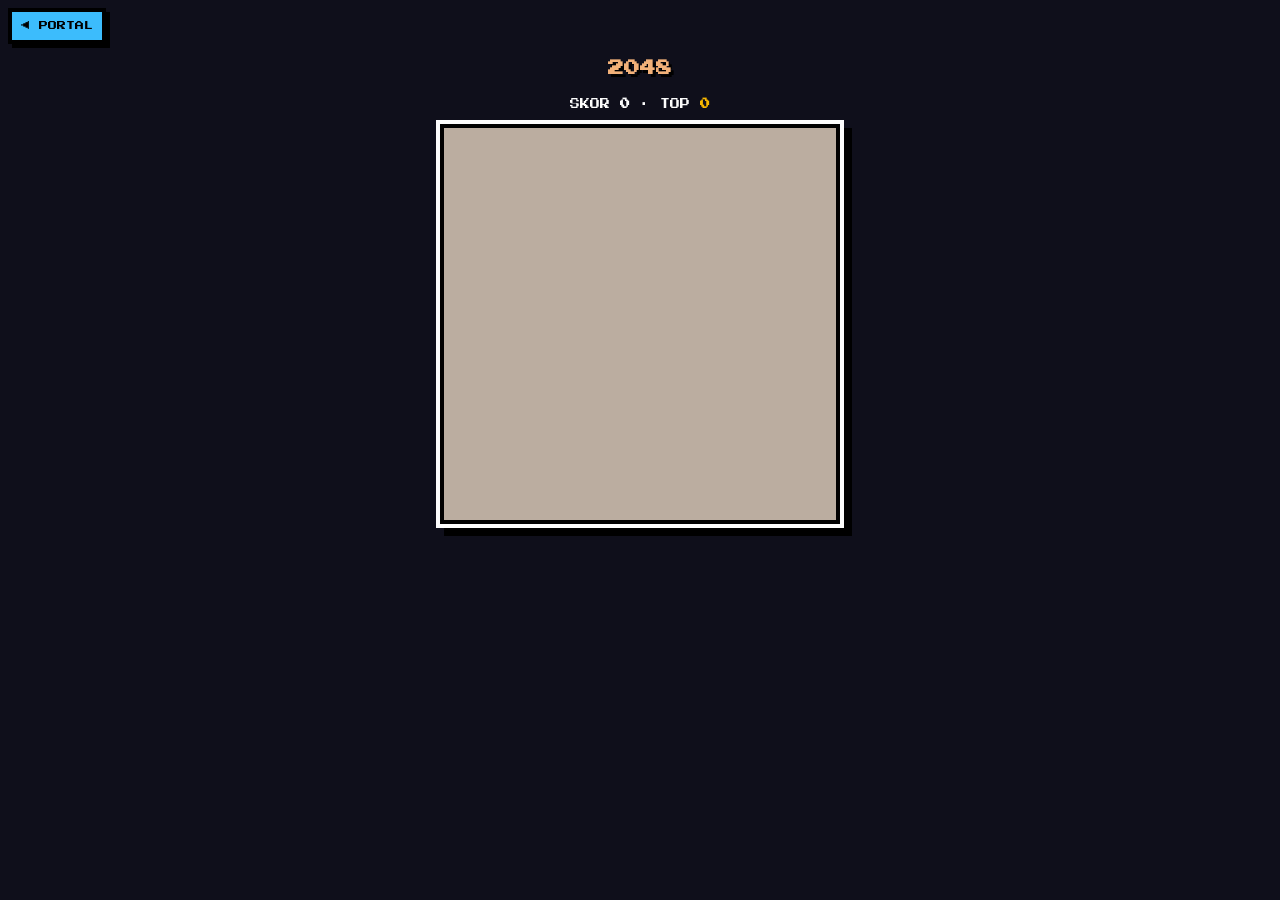
==== games/2048/index.html @ 83189d2b "Add clean 2048 mini game" ====
<!doctype html><html lang="id"><head><meta charset="utf-8"><meta name="viewport" content="width=device-width,initial-scale=1">
<title>2048 · Mini Game</title><meta name="theme-color" content="#12161f"><link rel="manifest" href="../../manifest.webmanifest"><link rel="icon" href="../../icons/icon-192.png"><link rel="stylesheet" href="../../style.css">
<style>
body{display:flex;flex-direction:column;align-items:center;touch-action:none;padding-top:50px}
h1{margin:6px 0;font-size:16px;color:#f2b179;text-shadow:3px 3px 0 #000}#info{margin:8px 0 12px;font-size:10px}#box{position:relative;width:min(calc(100vw - 32px),400px)}
canvas{display:block;width:100%;height:auto;aspect-ratio:1;background:#bbada0;border:4px solid #000;box-shadow:0 0 0 4px #fcfcfc,8px 8px 0 4px #000}
#pad{display:none;grid-template-columns:repeat(3,64px);gap:6px;margin-top:12px}#pad button{height:56px;font:inherit;font-size:16px;border:4px solid #000;background:#7c7c7c;color:#000;box-shadow:3px 3px 0 #000}#pad button:active{transform:translate(3px,3px);box-shadow:none}
body.touch #pad{display:grid}
</style></head><body>
<a class="btn alt tool back" href="../../">◀ PORTAL</a>
<h1>2048</h1><div id="info">SKOR <b id="s">0</b> · TOP <b id="b" style="color:#f8b800">0</b></div>
<div id="box"><canvas id="c" width="400" height="400"></canvas></div>
<div id="pad"><span></span><button data-d="up">▲</button><span></span><button data-d="left">◄</button><button id="new">↺</button><button data-d="right">►</button><span></span><button data-d="down">▼</button></div>
<script>
const N=4,c=document.getElementById('c'),x=c.getContext('2d');
let grid=[],score=0,best=+localStorage.best2048||0;b.textContent=best;
const colors={0:'#cdc1b4',2:'#eee4da',4:'#ede0c8',8:'#f2b179',16:'#f59563',32:'#f67c5f',64:'#f65e3b',128:'#edcf72',256:'#edcc61',512:'#edc850',1024:'#edc53f',2048:'#edc22e'};
function init(){grid=Array.from({length:N},()=>Array(N).fill(0));score=0;s.textContent=0;add();add();draw()}
function add(){const empty=[];for(let r=0;r<N;r++)for(let c=0;c<N;c++)if(!grid[r][c])empty.push([r,c]);if(!empty.length)return;const[r,c]=empty[Math.random()*empty.length|0];grid[r][c]=Math.random()<.9?2:4}
function draw(){x.fillStyle='#bbada0';x.fillRect(0,0,400,400);const size=90,gap=10;for(let r=0;r<N;r++)for(let c=0;c<N;c++){const v=grid[r][c],px=gap+c*(size+gap),py=gap+r*(size+gap);x.fillStyle=colors[v]||'#3c3a32';x.fillRect(px,py,size,size);if(v){x.fillStyle=v>4?'#f9f6f2':'#776e65';x.font='bold 32px monospace';x.textAlign='center';x.textBaseline='middle';x.fillText(v,px+size/2,py+size/2)}}}
function move(dir){let moved=false;const rot=dir==='up'?3:dir==='right'?2:dir==='down'?1:0;
 for(let i=0;i<rot;i++)grid=grid[0].map((_,i)=>grid.map(r=>r[i]).reverse());
 for(let r=0;r<N;r++){let row=grid[r].filter(v=>v);for(let i=0;i<row.length-1;i++)if(row[i]===row[i+1]){row[i]*=2;score+=row[i];row.splice(i+1,1);moved=true}while(row.length<N)row.push(0);if(row.join()!==grid[r].join())moved=true;grid[r]=row}
 for(let i=0;i<rot;i++)grid=grid[0].map((_,i)=>grid.map(r=>r[N-1-i]));
 if(moved){s.textContent=score;if(score>best){best=score;localStorage.best2048=best;b.textContent=best}add();draw()}}
addEventListener('keydown',e=>{const m={ArrowLeft:'left',ArrowRight:'right',ArrowUp:'up',ArrowDown:'down'};if(m[e.key]){e.preventDefault();move(m[e.key])}});
document.querySelectorAll('[data-d]').forEach(b=>b.onclick=()=>move(b.dataset.d));
new.onclick=init;
let sx,sy;document.addEventListener('touchstart',e=>{sx=e.touches[0].clientX;sy=e.touches[0].clientY},{passive:true});
document.addEventListener('touchend',e=>{const dx=e.changedTouches[0].clientX-sx,dy=e.changedTouches[0].clientY-sy;if(Math.abs(dx)+Math.abs(dy)<30)return;Math.abs(dx)>Math.abs(dy)?move(dx>0?'right':'left'):move(dy>0?'down':'up')});
if('ontouchstart' in window)document.body.classList.add('touch');
init();
</script></body></html>
---- style.css ----
@font-face{font-family:'PS2P';src:url(fonts/PressStart2P.woff2) format('woff2');font-display:swap}
:root{--bg:#0f0f1b;--panel:#1c1c3a;--ink:#fcfcfc;--red:#e40058;--blue:#3cbcfc;--green:#58d854;--yellow:#f8b800;--grey:#7c7c7c;--dark:#000}
*{box-sizing:border-box;border-radius:0!important}
body{margin:0;background:var(--bg);color:var(--ink);font-family:'PS2P',ui-monospace,monospace;font-size:11px;line-height:1.6;image-rendering:pixelated}
img,canvas{image-rendering:pixelated}a{color:inherit;text-decoration:none}
body.crt::after{content:'';position:fixed;inset:0;pointer-events:none;z-index:40;background:repeating-linear-gradient(transparent 0 2px,rgba(0,0,0,.18) 2px 3px)}
.top{display:flex;align-items:center;gap:10px;padding:14px 12px;background:var(--red);border-bottom:4px solid var(--dark);box-shadow:0 4px 0 #a00030}
.top h1{font-size:15px;margin:0;text-shadow:3px 3px 0 var(--dark)}
.wrap{max-width:960px;margin:0 auto;padding:18px 14px 110px}
.blink{color:var(--yellow);text-align:center;margin:6px 0 18px;animation:bl 1s steps(1) infinite}@keyframes bl{50%{opacity:0}}
.grid{display:grid;grid-template-columns:repeat(auto-fill,minmax(160px,1fr));gap:18px}
.card{position:relative;display:block;background:var(--grey);padding:10px 10px 12px;border:4px solid var(--dark);box-shadow:6px 6px 0 var(--dark);clip-path:polygon(0 0,82% 0,82% 8px,100% 8px,100% 100%,0 100%)}
.card:hover,.card:focus{transform:translate(-2px,-2px);box-shadow:8px 8px 0 var(--yellow)}
.card .ic{font-size:40px;text-align:center;background:var(--panel);border:4px solid var(--dark);padding:16px 0;margin-bottom:8px}
.card h3{margin:0 0 6px;font-size:12px;color:var(--dark);text-transform:uppercase}.card p{margin:0;font-size:9px;color:#1a1a1a;line-height:1.7}.card small{font-size:8px;color:#2a2a2a}
.badge{position:absolute;top:18px;right:4px;font-size:8px;padding:3px 5px;background:var(--green);color:var(--dark);border:2px solid var(--dark)}.badge.up{background:var(--blue)}
.btn{display:inline-block;font:inherit;font-size:11px;border:4px solid var(--dark);padding:10px 14px;cursor:pointer;background:var(--red);color:var(--ink);box-shadow:4px 4px 0 var(--dark);text-transform:uppercase}
.btn:active{transform:translate(4px,4px);box-shadow:none}.btn.alt{background:var(--blue);color:var(--dark)}
.tool{position:fixed;top:8px;z-index:20;padding:7px 9px;font-size:9px}.back{left:8px}.mute{right:8px}
#offline{display:none;position:fixed;top:0;left:0;right:0;z-index:50;background:var(--yellow);color:var(--dark);text-align:center;font-size:9px;padding:4px}
body.offline #offline{display:block}body.offline .ad{display:none!important}
.ad{background:#3a3a3a;color:#bcbcbc;border:4px dashed #6a6a6a;display:flex;align-items:center;justify-content:center;font-size:9px}
.ad-bottom{position:fixed;left:0;right:0;bottom:0;height:60px;margin:0 auto;max-width:728px;z-index:10}
.ad-inline{height:60px;margin:12px 0;width:100%}
.modal{position:fixed;inset:0;background:#000d;z-index:60;display:flex;align-items:center;justify-content:center;flex-direction:column;gap:12px}
.modal .ad{width:min(90vw,400px);height:min(60vh,320px);font-size:12px}
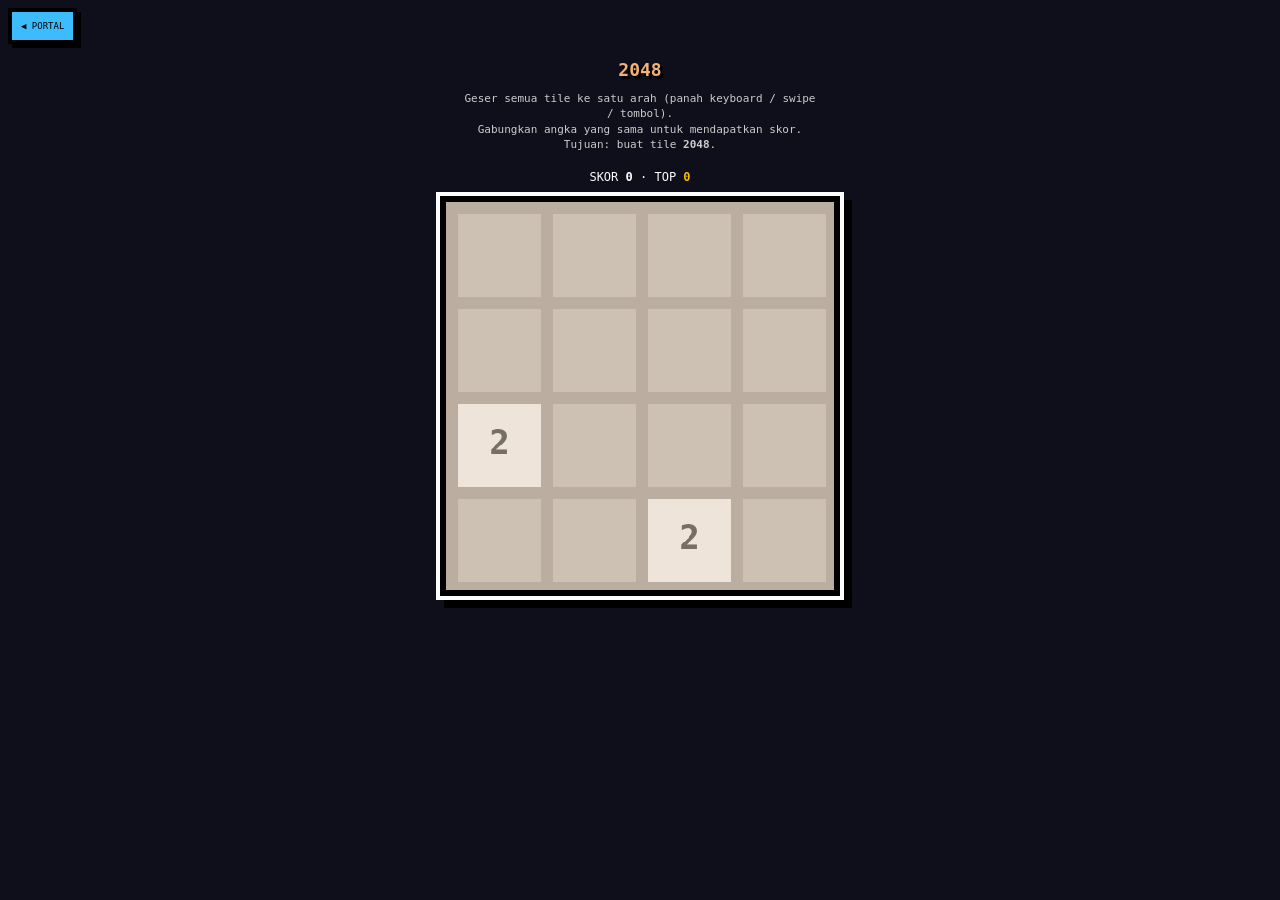
==== commit 6a6abb06: "Fix empty board and add how-to-play instructions" ====
--- a/games/2048/index.html
+++ b/games/2048/index.html
@@ -1,33 +1,113 @@
 <!doctype html><html lang="id"><head><meta charset="utf-8"><meta name="viewport" content="width=device-width,initial-scale=1">
 <title>2048 · Mini Game</title><meta name="theme-color" content="#12161f"><link rel="manifest" href="../../manifest.webmanifest"><link rel="icon" href="../../icons/icon-192.png"><link rel="stylesheet" href="../../style.css">
 <style>
-body{display:flex;flex-direction:column;align-items:center;touch-action:none;padding-top:50px}
-h1{margin:6px 0;font-size:16px;color:#f2b179;text-shadow:3px 3px 0 #000}#info{margin:8px 0 12px;font-size:10px}#box{position:relative;width:min(calc(100vw - 32px),400px)}
-canvas{display:block;width:100%;height:auto;aspect-ratio:1;background:#bbada0;border:4px solid #000;box-shadow:0 0 0 4px #fcfcfc,8px 8px 0 4px #000}
-#pad{display:none;grid-template-columns:repeat(3,64px);gap:6px;margin-top:12px}#pad button{height:56px;font:inherit;font-size:16px;border:4px solid #000;background:#7c7c7c;color:#000;box-shadow:3px 3px 0 #000}#pad button:active{transform:translate(3px,3px);box-shadow:none}
+body{display:flex;flex-direction:column;align-items:center;touch-action:none;padding-top:50px;font-family:monospace}
+h1{margin:6px 0;font-size:18px;color:#f2b179;text-shadow:3px 3px 0 #000}#info{margin:8px 0;font-size:12px}#hint{font-size:11px;color:#ccc;max-width:360px;text-align:center;margin-bottom:8px;line-height:1.4}
+#box{position:relative;width:min(calc(100vw - 32px),400px)}canvas{display:block;width:100%;height:auto;aspect-ratio:1;background:#bbada0;border:6px solid #000;box-shadow:0 0 0 4px #fcfcfc,8px 8px 0 4px #000}
+#pad{display:none;grid-template-columns:repeat(3,70px);gap:8px;margin-top:14px}#pad button{height:60px;font-size:20px;border:4px solid #000;background:#7c7c7c;color:#000;box-shadow:3px 3px 0 #000;cursor:pointer}#pad button:active{transform:translate(2px,2px);box-shadow:none}
 body.touch #pad{display:grid}
+#over{display:none;position:fixed;inset:0;background:#000c;align-items:center;justify-content:center;flex-direction:column;gap:16px;z-index:20}
+#over.show{display:flex}
 </style></head><body>
 <a class="btn alt tool back" href="../../">◀ PORTAL</a>
-<h1>2048</h1><div id="info">SKOR <b id="s">0</b> · TOP <b id="b" style="color:#f8b800">0</b></div>
+<h1>2048</h1>
+<div id="hint">Geser semua tile ke satu arah (panah keyboard / swipe / tombol).<br>Gabungkan angka yang sama untuk mendapatkan skor.<br>Tujuan: buat tile <b>2048</b>.</div>
+<div id="info">SKOR <b id="s">0</b> · TOP <b id="b" style="color:#f8b800">0</b></div>
 <div id="box"><canvas id="c" width="400" height="400"></canvas></div>
 <div id="pad"><span></span><button data-d="up">▲</button><span></span><button data-d="left">◄</button><button id="new">↺</button><button data-d="right">►</button><span></span><button data-d="down">▼</button></div>
+<div id="over"><h2 style="color:#e40058;text-shadow:3px 3px 0 #000;margin:0;font-size:24px">GAME OVER</h2><button class="btn" id="again">Main Lagi</button></div>
 <script>
-const N=4,c=document.getElementById('c'),x=c.getContext('2d');
-let grid=[],score=0,best=+localStorage.best2048||0;b.textContent=best;
+const N=4;
+const c=document.getElementById('c');
+const x=c.getContext('2d');
+let grid=[], score=0, best=+localStorage.best2048||0;
+document.getElementById('b').textContent=best;
 const colors={0:'#cdc1b4',2:'#eee4da',4:'#ede0c8',8:'#f2b179',16:'#f59563',32:'#f67c5f',64:'#f65e3b',128:'#edcf72',256:'#edcc61',512:'#edc850',1024:'#edc53f',2048:'#edc22e'};
-function init(){grid=Array.from({length:N},()=>Array(N).fill(0));score=0;s.textContent=0;add();add();draw()}
-function add(){const empty=[];for(let r=0;r<N;r++)for(let c=0;c<N;c++)if(!grid[r][c])empty.push([r,c]);if(!empty.length)return;const[r,c]=empty[Math.random()*empty.length|0];grid[r][c]=Math.random()<.9?2:4}
-function draw(){x.fillStyle='#bbada0';x.fillRect(0,0,400,400);const size=90,gap=10;for(let r=0;r<N;r++)for(let c=0;c<N;c++){const v=grid[r][c],px=gap+c*(size+gap),py=gap+r*(size+gap);x.fillStyle=colors[v]||'#3c3a32';x.fillRect(px,py,size,size);if(v){x.fillStyle=v>4?'#f9f6f2':'#776e65';x.font='bold 32px monospace';x.textAlign='center';x.textBaseline='middle';x.fillText(v,px+size/2,py+size/2)}}}
-function move(dir){let moved=false;const rot=dir==='up'?3:dir==='right'?2:dir==='down'?1:0;
- for(let i=0;i<rot;i++)grid=grid[0].map((_,i)=>grid.map(r=>r[i]).reverse());
- for(let r=0;r<N;r++){let row=grid[r].filter(v=>v);for(let i=0;i<row.length-1;i++)if(row[i]===row[i+1]){row[i]*=2;score+=row[i];row.splice(i+1,1);moved=true}while(row.length<N)row.push(0);if(row.join()!==grid[r].join())moved=true;grid[r]=row}
- for(let i=0;i<rot;i++)grid=grid[0].map((_,i)=>grid.map(r=>r[N-1-i]));
- if(moved){s.textContent=score;if(score>best){best=score;localStorage.best2048=best;b.textContent=best}add();draw()}}
-addEventListener('keydown',e=>{const m={ArrowLeft:'left',ArrowRight:'right',ArrowUp:'up',ArrowDown:'down'};if(m[e.key]){e.preventDefault();move(m[e.key])}});
-document.querySelectorAll('[data-d]').forEach(b=>b.onclick=()=>move(b.dataset.d));
-new.onclick=init;
-let sx,sy;document.addEventListener('touchstart',e=>{sx=e.touches[0].clientX;sy=e.touches[0].clientY},{passive:true});
-document.addEventListener('touchend',e=>{const dx=e.changedTouches[0].clientX-sx,dy=e.changedTouches[0].clientY-sy;if(Math.abs(dx)+Math.abs(dy)<30)return;Math.abs(dx)>Math.abs(dy)?move(dx>0?'right':'left'):move(dy>0?'down':'up')});
-if('ontouchstart' in window)document.body.classList.add('touch');
+function init(){
+  grid=Array.from({length:N},()=>Array(N).fill(0));
+  score=0;
+  document.getElementById('s').textContent=0;
+  document.getElementById('over').classList.remove('show');
+  addTile(); addTile();
+  draw();
+}
+function addTile(){
+  const empty=[];
+  for(let r=0;r<N;r++) for(let c=0;c<N;c++) if(grid[r][c]===0) empty.push([r,c]);
+  if(!empty.length) return false;
+  const [r,c]=empty[Math.floor(Math.random()*empty.length)];
+  grid[r][c]=Math.random()<0.9?2:4;
+  return true;
+}
+function draw(){
+  x.fillStyle='#bbada0';
+  x.fillRect(0,0,400,400);
+  const size=86, gap=12;
+  for(let r=0;r<N;r++){
+    for(let c=0;c<N;c++){
+      const v=grid[r][c];
+      const px=gap+c*(size+gap);
+      const py=gap+r*(size+gap);
+      x.fillStyle=colors[v]||'#3c3a32';
+      x.fillRect(px,py,size,size);
+      if(v){
+        x.fillStyle=v>4?'#f9f6f2':'#776e65';
+        x.font='bold 36px monospace';
+        x.textAlign='center';
+        x.textBaseline='middle';
+        x.fillText(v, px+size/2, py+size/2);
+      }
+    }
+  }
+}
+function rotate(){ grid=grid[0].map((_,i)=>grid.map(row=>row[i]).reverse()); }
+function slideLeft(){
+  let moved=false;
+  for(let r=0;r<N;r++){
+    let row=grid[r].filter(v=>v);
+    for(let i=0;i<row.length-1;i++){
+      if(row[i]===row[i+1]){ row[i]*=2; score+=row[i]; row.splice(i+1,1); moved=true; }
+    }
+    while(row.length<N) row.push(0);
+    if(row.join()!==grid[r].join()) moved=true;
+    grid[r]=row;
+  }
+  return moved;
+}
+function move(dir){
+  if(document.getElementById('over').classList.contains('show')) return;
+  const times={left:0, up:3, right:2, down:1}[dir];
+  for(let i=0;i<times;i++) rotate();
+  const moved=slideLeft();
+  for(let i=0;i<(4-times)%4;i++) rotate();
+  if(moved){
+    document.getElementById('s').textContent=score;
+    if(score>best){ best=score; localStorage.best2048=best; document.getElementById('b').textContent=best; }
+    if(!addTile()) checkOver();
+    draw();
+  }
+}
+function checkOver(){
+  for(let r=0;r<N;r++) for(let c=0;c<N;c++){
+    if(grid[r][c]===0) return;
+    if(c<N-1 && grid[r][c]===grid[r][c+1]) return;
+    if(r<N-1 && grid[r][c]===grid[r+1][c]) return;
+  }
+  document.getElementById('over').classList.add('show');
+}
+addEventListener('keydown', e=>{
+  const map={ArrowLeft:'left', ArrowRight:'right', ArrowUp:'up', ArrowDown:'down'};
+  if(map[e.key]){ e.preventDefault(); move(map[e.key]); }
+});
+document.querySelectorAll('[data-d]').forEach(btn=>btn.onclick=()=>move(btn.dataset.d));
+document.getElementById('new').onclick=document.getElementById('again').onclick=init;
+let sx,sy;
+document.addEventListener('touchstart', e=>{sx=e.touches[0].clientX; sy=e.touches[0].clientY;},{passive:true});
+document.addEventListener('touchend', e=>{
+  const dx=e.changedTouches[0].clientX-sx, dy=e.changedTouches[0].clientY-sy;
+  if(Math.abs(dx)+Math.abs(dy)<40) return;
+  Math.abs(dx)>Math.abs(dy) ? move(dx>0?'right':'left') : move(dy>0?'down':'up');
+});
+if('ontouchstart' in window || navigator.maxTouchPoints>0) document.body.classList.add('touch');
 init();
 </script></body></html>
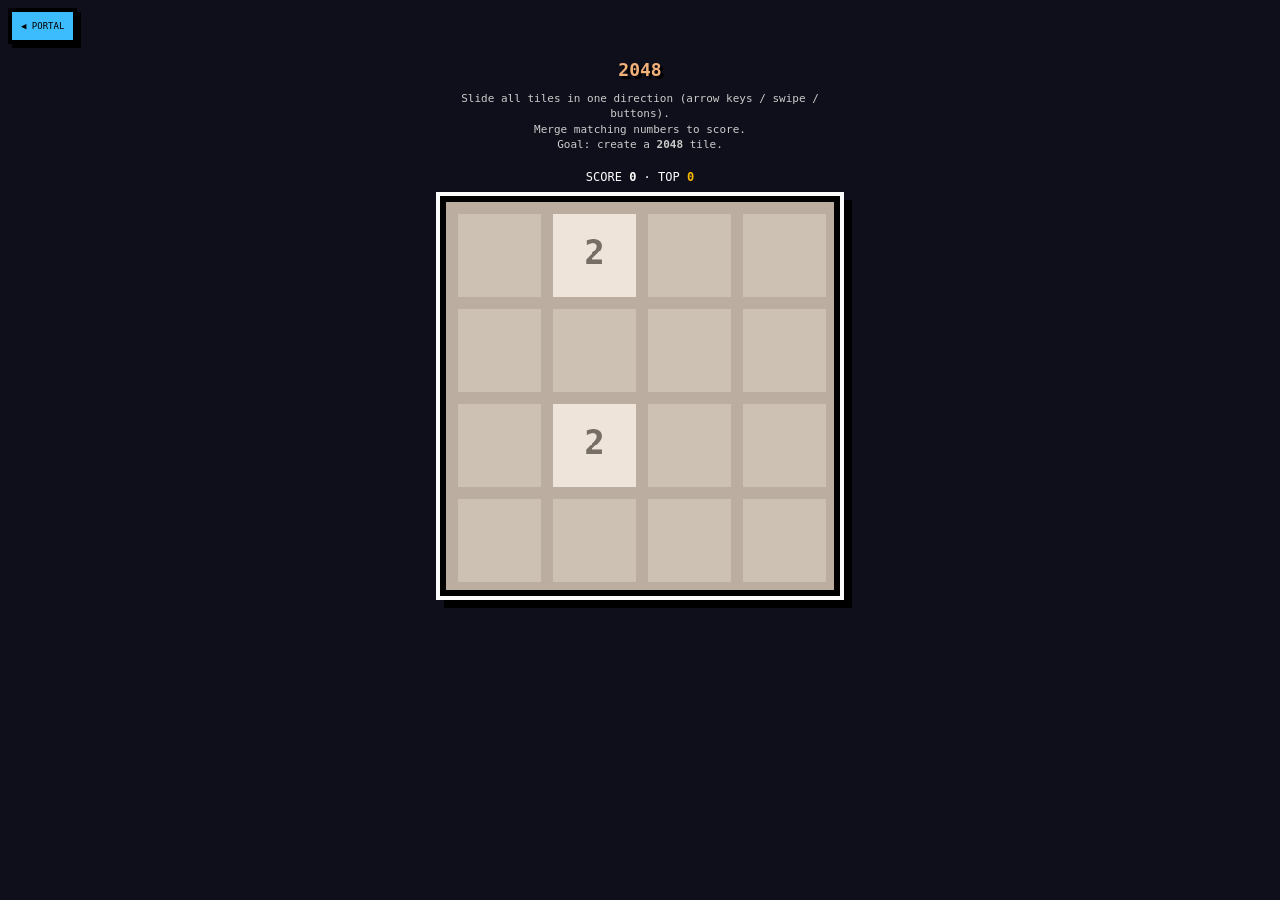
==== commit 3f24f42a: "Change 2048 to English" ====
--- a/games/2048/index.html
+++ b/games/2048/index.html
@@ -1,4 +1,4 @@
-<!doctype html><html lang="id"><head><meta charset="utf-8"><meta name="viewport" content="width=device-width,initial-scale=1">
+<!doctype html><html lang="en"><head><meta charset="utf-8"><meta name="viewport" content="width=device-width,initial-scale=1">
 <title>2048 · Mini Game</title><meta name="theme-color" content="#12161f"><link rel="manifest" href="../../manifest.webmanifest"><link rel="icon" href="../../icons/icon-192.png"><link rel="stylesheet" href="../../style.css">
 <style>
 body{display:flex;flex-direction:column;align-items:center;touch-action:none;padding-top:50px;font-family:monospace}
@@ -11,11 +11,11 @@
 </style></head><body>
 <a class="btn alt tool back" href="../../">◀ PORTAL</a>
 <h1>2048</h1>
-<div id="hint">Geser semua tile ke satu arah (panah keyboard / swipe / tombol).<br>Gabungkan angka yang sama untuk mendapatkan skor.<br>Tujuan: buat tile <b>2048</b>.</div>
-<div id="info">SKOR <b id="s">0</b> · TOP <b id="b" style="color:#f8b800">0</b></div>
+<div id="hint">Slide all tiles in one direction (arrow keys / swipe / buttons).<br>Merge matching numbers to score.<br>Goal: create a <b>2048</b> tile.</div>
+<div id="info">SCORE <b id="s">0</b> · TOP <b id="b" style="color:#f8b800">0</b></div>
 <div id="box"><canvas id="c" width="400" height="400"></canvas></div>
 <div id="pad"><span></span><button data-d="up">▲</button><span></span><button data-d="left">◄</button><button id="new">↺</button><button data-d="right">►</button><span></span><button data-d="down">▼</button></div>
-<div id="over"><h2 style="color:#e40058;text-shadow:3px 3px 0 #000;margin:0;font-size:24px">GAME OVER</h2><button class="btn" id="again">Main Lagi</button></div>
+<div id="over"><h2 style="color:#e40058;text-shadow:3px 3px 0 #000;margin:0;font-size:24px">GAME OVER</h2><button class="btn" id="again">Play Again</button></div>
 <script>
 const N=4;
 const c=document.getElementById('c');
